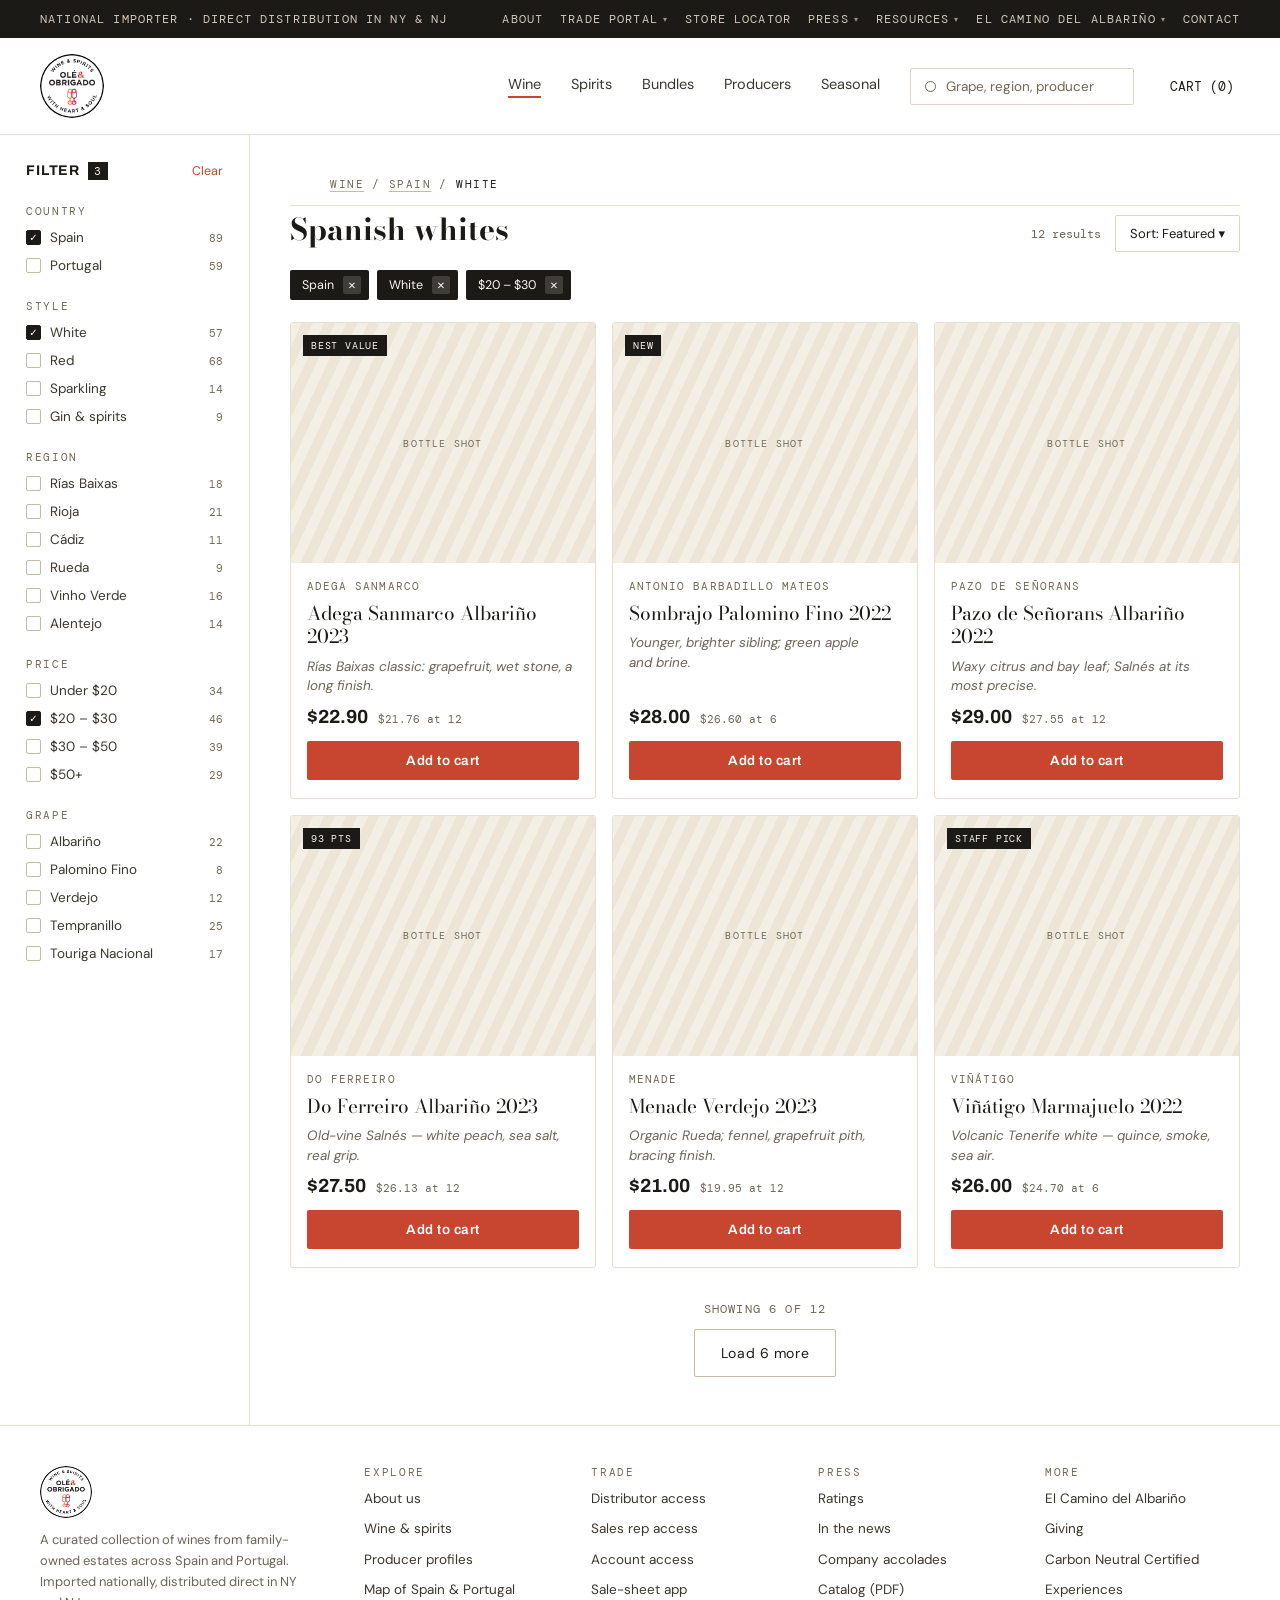
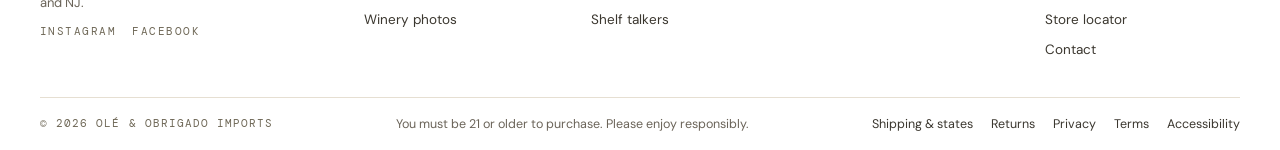
==== browse.html @ 50f269b7 "Add Olé & Obrigado marketplace site Homepage, browse, and product detail pages with shared header/fo" ====
<!DOCTYPE html>
<html lang="en">
<head>
<meta charset="utf-8">
<meta name="viewport" content="width=device-width, initial-scale=1">
<title>Spanish whites — Olé &amp; Obrigado</title>
<link rel="preconnect" href="https://fonts.googleapis.com">
<link rel="preconnect" href="https://fonts.gstatic.com" crossorigin>
<link rel="stylesheet" href="https://fonts.googleapis.com/css2?family=Archivo:wght@400;500;600;700&family=Bodoni+Moda:opsz,wght@6..96,400;6..96,500;6..96,600&family=DM+Mono:wght@400;500&family=DM+Sans:ital,wght@0,400;0,500;0,700;1,400&display=swap">
<link rel="stylesheet" href="css/style.css">
</head>
<body>

<header class="site-header" data-site-header data-active="Wine"></header>

<main class="browse-layout">
  <aside class="filter-sidebar" data-filter-sidebar></aside>

  <div class="browse-main">
    <nav class="breadcrumb" aria-label="Breadcrumb">
      <a href="browse.html">Wine</a><span>/</span>
      <a href="browse.html">Spain</a><span>/</span>
      <span class="breadcrumb__current">White</span>
    </nav>

    <div class="browse-head">
      <h1 class="browse-head__title">Spanish whites</h1>
      <div class="browse-head__meta">
        <span class="browse-count">12 results</span>
        <div class="sort-trigger-wrap">
          <button type="button" class="sort-select" data-sort-toggle>Sort: <span data-sort-label>Featured</span> ▾</button>
          <div class="sort-panel" data-sort-panel></div>
        </div>
      </div>
    </div>
    <p class="browse-count--mobile">12 results</p>

    <div class="mobile-toolbar">
      <div class="toolbar-btn-wrap">
        <button type="button" class="toolbar-btn" data-toolbar-filter>Filter <span class="filter-badge" data-filter-badge>0</span></button>
      </div>
      <div class="toolbar-btn-wrap">
        <button type="button" class="toolbar-btn" data-sort-toggle>Sort: <span data-sort-label>Featured</span> <span class="toolbar-btn__caret">▾</span></button>
        <div class="sort-panel" data-sort-panel></div>
      </div>
    </div>

    <div class="chip-row" data-chip-row></div>

    <div class="product-grid product-grid--3col" data-product-grid="browse"></div>

    <div class="load-more-wrap">
      <div class="load-more-wrap__label" data-showing-count>Showing 6 of 12</div>
      <button type="button" class="btn btn-outline" data-load-more>Load 6 more</button>
    </div>
  </div>
</main>

<footer data-site-footer></footer>

<div class="sheet-backdrop" data-sheet-backdrop></div>
<div class="filter-sheet" data-filter-sheet>
  <div class="sheet-handle"></div>
  <div class="sheet-head">
    <div class="filter-sidebar__title">Filter <span class="filter-badge" data-filter-sheet-badge>0</span></div>
    <button type="button" class="sheet-head__clear" data-sheet-clear>Clear</button>
  </div>
  <div class="sheet-body" data-filter-sheet-body></div>
  <div class="sheet-foot">
    <button type="button" class="sheet-cta" data-sheet-apply>Show 12 results</button>
  </div>
</div>

<script src="js/data.js"></script>
<script src="js/components.js"></script>
<script src="js/cart.js"></script>
<script src="js/main.js"></script>
<script src="js/browse.js"></script>
</body>
</html>
---- css/style.css ----
/* Olé & Obrigado Marketplace — Direction 1a · Atlantic Table · revision 2 */

:root {
  --ink: #1C1A17;
  --ink-soft: #3B372F;
  --body: #4A453D;
  --body-soft: #5D584F;
  --label: #6F6857;   /* AA-corrected tertiary tier (fix 01) */
  --faint: #6F6857;
  --muted: #6B6459;
  --border: #E6DFD2;
  --border-strong: #C4BAA8;
  --border-field: #DDD4C4;
  --paper: #FFFFFF;
  --wash: #F2EDE3;
  --cream: #FAF7F1;
  --accent: #C8452F;
  --accent-hover: #B03A27;
  --link-hover: #B8433A;

  --font-sans: Archivo, system-ui, sans-serif;
  --font-body: 'DM Sans', system-ui, sans-serif;
  --font-serif: 'Bodoni Moda', serif;
  --font-mono: 'DM Mono', monospace;

  --page-pad: 20px;
  --header-h-mobile: 108px;
}

@media (min-width: 880px) {
  :root { --page-pad: 40px; }
}

* , *::before, *::after { box-sizing: border-box; }

html, body { margin: 0; padding: 0; }

body {
  font-family: var(--font-body);
  color: var(--ink);
  background: var(--paper);
  -webkit-font-smoothing: antialiased;
}

a { color: inherit; text-decoration: none; }
a:hover { color: var(--link-hover); }

*:focus-visible {
  outline: 2px solid #C8452F;
  outline-offset: 2px;
  border-radius: 2px;
}

img { max-width: 100%; display: block; }

button { font-family: inherit; }

::-webkit-scrollbar { width: 8px; height: 8px; }
::-webkit-scrollbar-thumb { background: var(--border-strong); border-radius: 4px; }

.visually-hidden {
  position: absolute; width: 1px; height: 1px; overflow: hidden;
  clip: rect(0 0 0 0); white-space: nowrap;
}

/* Responsive show/hide — mirrors the design's isDesktop / isMobile split.
   Only ever forces `none` (the hidden side); the visible side is left alone
   so a component's own display value (flex, grid, etc.) still applies —
   forcing e.g. `display:block` here would silently break `.breadcrumb`'s
   flex layout at desktop width. !important on the hidden side wins
   regardless of a component's own display rule or its position in the
   cascade. */
@media not all and (min-width: 880px) {
  .only-desktop { display: none !important; }
}
@media (min-width: 880px) {
  .only-mobile { display: none !important; }
}

/* ---------- Header ---------- */

.site-header { position: relative; z-index: 40; background: var(--paper); }

.util-bar {
  height: 38px;
  background: var(--ink);
  color: #CFC7B8;
  display: flex;
  align-items: center;
  justify-content: space-between;
  gap: 24px;
  padding: 0 var(--page-pad);
  font-family: var(--font-mono);
  font-size: 11.5px;
  letter-spacing: .1em;
  text-transform: uppercase;
}
.util-bar__msg {
  flex: 0 1 auto; white-space: nowrap; overflow: hidden; text-overflow: ellipsis;
}
.util-nav { display: flex; align-items: center; gap: 17px; flex: 0 0 auto; }
.util-nav__item { position: relative; display: flex; align-items: center; height: 38px; flex: 0 0 auto; }
.util-nav__link {
  display: flex; align-items: center; gap: 5px; white-space: nowrap;
  color: #CFC7B8; cursor: pointer; letter-spacing: .1em; background: none; border: none;
  font-family: inherit; font-size: inherit; text-transform: inherit; padding: 0;
}
.util-nav__link:hover { color: var(--cream); }
.util-nav__caret { font-size: 8px; line-height: 1; opacity: .7; }

.util-dropdown {
  display: none;
  position: absolute; top: 38px; left: -16px; min-width: 246px;
  background: var(--paper); border: 1px solid var(--border); border-top: none;
  box-shadow: 0 14px 34px rgba(28,26,23,.18);
  padding: 8px 0; flex-direction: column;
  font-family: var(--font-body); letter-spacing: 0; text-transform: none;
}
.util-dropdown.is-open { display: flex; }
.util-dropdown a {
  padding: 9px 18px; font-size: 13.5px; color: var(--ink-soft); white-space: nowrap;
}
.util-dropdown a:hover { background: var(--wash); color: var(--ink); }

.main-row {
  display: flex; align-items: center; justify-content: space-between; gap: 32px;
  padding: 16px var(--page-pad); border-bottom: 1px solid var(--border);
}
.logo-link { display: flex; flex: 0 0 auto; }
.logo-link img { border-radius: 50%; }

.shop-nav-wrap { display: flex; align-items: center; gap: 30px; font-size: 14.5px; color: var(--ink-soft); flex: 1; justify-content: flex-end; }
.shop-nav { display: flex; align-items: center; gap: 30px; }
.shop-nav a {
  padding-bottom: 3px; border-bottom: 2px solid transparent; white-space: nowrap; color: var(--ink-soft);
}
.shop-nav a:hover { color: var(--link-hover); }
.shop-nav a.active { border-bottom-color: var(--accent); color: var(--ink-soft); }

.search-box {
  display: flex; align-items: center; gap: 10px; background: var(--paper);
  border: 1px solid var(--border-field); border-radius: 2px; padding: 9px 14px; width: 224px; flex: 0 0 auto;
}
.search-box:hover { border-color: var(--border-strong); color: inherit; }
.search-dot { width: 11px; height: 11px; border: 1.5px solid var(--label); border-radius: 50%; flex: 0 0 auto; }
.search-box span { font-size: 13.5px; color: var(--label); }

.cart-link { font-family: var(--font-mono); font-size: 13px; color: var(--ink); white-space: nowrap; flex: 0 0 auto; background: none; border: none; cursor: pointer; }
.cart-link:hover { color: var(--link-hover); }

/* Mobile header */
.util-bar--mobile {
  height: 32px; background: var(--ink); color: #CFC7B8; display: flex; align-items: center;
  justify-content: center; padding: 0 var(--page-pad); font-family: var(--font-mono);
  font-size: 9.5px; letter-spacing: .14em; text-transform: uppercase; text-align: center;
}
.mobile-topbar {
  display: flex; align-items: center; justify-content: space-between; padding: 10px var(--page-pad);
  border-bottom: 1px solid var(--border);
}
.mobile-topbar__right { display: flex; align-items: center; gap: 8px; }
.mobile-cart {
  height: 44px; display: flex; align-items: center; padding: 0 8px; font-family: var(--font-mono);
  font-size: 11px; letter-spacing: .06em; color: var(--ink); background: none; border: none; cursor: pointer;
}
.hamburger {
  width: 44px; height: 44px; display: flex; flex-direction: column; justify-content: center;
  align-items: flex-end; gap: 5px; cursor: pointer; background: none; border: none; padding: 0;
}
.hamburger span { width: 22px; height: 1.5px; background: var(--ink); display: block; }

.mobile-search-wrap { padding: 12px var(--page-pad); border-bottom: 1px solid var(--border); }
.mobile-search-wrap .search-box { width: 100%; height: 44px; padding: 0 14px; }

/* Drawer */
.drawer-backdrop {
  position: fixed; inset: 0; background: rgba(28,26,23,.42); z-index: 60; display: none;
}
.drawer-backdrop.is-open { display: block; }
.drawer {
  position: fixed; top: 0; right: -320px; bottom: 0; width: 300px; max-width: 86vw;
  background: var(--paper); display: flex; flex-direction: column; border-left: 1px solid var(--border);
  z-index: 61; transition: right .2s ease;
}
.drawer.is-open { right: 0; }
.drawer__head {
  display: flex; align-items: center; justify-content: space-between; padding: 0 20px; height: 64px;
  border-bottom: 1px solid var(--border); flex: 0 0 auto;
}
.drawer__label { font-family: var(--font-mono); font-size: 10px; letter-spacing: .16em; text-transform: uppercase; color: var(--label); }
.drawer__close {
  width: 44px; height: 44px; display: flex; align-items: center; justify-content: flex-end;
  font-size: 20px; color: var(--ink); line-height: 1; background: none; border: none; cursor: pointer;
}
.drawer__body { padding: 2px 20px 8px; display: flex; flex-direction: column; overflow-y: auto; flex: 1; }
.drawer__shop-link { display: flex; align-items: center; height: 52px; font-size: 17px; color: var(--ink-soft); border-bottom: 1px solid var(--border); }
.drawer__section-label {
  font-family: var(--font-mono); font-size: 9.5px; letter-spacing: .16em; text-transform: uppercase;
  color: var(--label); padding: 20px 0 6px;
}
.drawer__info-item { border-bottom: 1px solid var(--border); }
.drawer__info-toggle {
  display: flex; align-items: center; justify-content: space-between; width: 100%; height: 48px;
  font-size: 15.5px; color: var(--ink-soft); cursor: pointer; background: none; border: none;
  font-family: inherit; text-align: left; padding: 0;
}
.drawer__caret { font-size: 16px; color: var(--muted); line-height: 1; }
.drawer__sub {
  display: flex; align-items: center; height: 44px; padding-left: 14px; font-size: 14px;
  color: var(--muted); border-top: 1px solid var(--wash);
}
.drawer__foot { margin-top: auto; padding: 16px 20px 22px; border-top: 1px solid var(--border); display: flex; gap: 18px; flex: 0 0 auto; }
.drawer__foot a { font-family: var(--font-mono); font-size: 10.5px; letter-spacing: .14em; text-transform: uppercase; color: var(--label); }

/* ---------- Footer ---------- */

.site-footer { border-top: 1px solid var(--border); background: var(--paper); padding: 40px var(--page-pad) 0; }
.footer-grid { display: grid; grid-template-columns: 1fr; gap: 28px; }
.footer-brand { display: flex; flex-direction: column; gap: 12px; }
.footer-brand img { border-radius: 50%; }
.footer-brand p { margin: 0; font-size: 13px; line-height: 1.6; color: var(--muted); max-width: 30ch; }
.social-row { display: flex; gap: 16px; font-family: var(--font-mono); font-size: 10.5px; letter-spacing: .14em; text-transform: uppercase; color: var(--label); }
.social-row a:hover { color: var(--link-hover); }

.footer-col { display: flex; flex-direction: column; gap: 10px; }
.footer-col__title { font-family: var(--font-mono); font-size: 10.5px; letter-spacing: .16em; text-transform: uppercase; color: var(--label); }
.footer-col a { font-size: 13.5px; color: var(--ink-soft); line-height: 1.5; }
.footer-col a:hover { color: var(--link-hover); }

.footer-bottom {
  margin-top: 28px; padding: 18px 0; border-top: 1px solid var(--border);
  display: flex; flex-direction: column; gap: 10px;
}
.footer-bottom__copy { font-family: var(--font-mono); font-size: 10.5px; letter-spacing: .1em; text-transform: uppercase; color: var(--label); white-space: nowrap; }
.footer-bottom__legal { font-size: 12.5px; color: var(--muted); }
.footer-bottom__links { display: flex; gap: 18px; font-size: 12.5px; color: var(--ink-soft); flex-wrap: wrap; }
.footer-bottom__links a:hover { color: var(--link-hover); }

@media (min-width: 880px) {
  .footer-grid { grid-template-columns: 1.5fr 1fr 1fr 1fr 1fr; gap: 32px; }
  .footer-bottom { flex-direction: row; align-items: center; justify-content: space-between; gap: 28px; margin-top: 36px; }
}

.site-footer--mobile { padding: 26px 20px 30px; display: flex; flex-direction: column; gap: 22px; }
.site-footer--mobile .footer-col__links { display: flex; flex-wrap: wrap; gap: 6px 18px; }

/* ---------- Product card ---------- */

.product-card {
  background: var(--paper); border: 1px solid var(--border); border-radius: 3px;
  display: flex; flex-direction: column; overflow: hidden; color: inherit;
  transition: border-color .15s ease, box-shadow .15s ease;
}
.product-card:hover { border-color: var(--border-strong); box-shadow: 0 2px 10px rgba(28,26,23,.07); color: inherit; }
.product-card__image {
  position: relative; height: 185px;
  background: repeating-linear-gradient(115deg, #F4EFE5 0 10px, #ECE5D8 10px 20px);
  display: flex; align-items: center; justify-content: center;
}
.product-card__image span {
  font-family: var(--font-mono); font-size: 9px; letter-spacing: .12em; color: var(--faint); text-transform: uppercase;
}
.product-card__badge {
  position: absolute; top: 9px; left: 9px; background: var(--ink); color: var(--cream);
  font-family: var(--font-mono); font-size: 9px; letter-spacing: .08em; padding: 4px 7px;
}
.product-card__body { padding: 12px 12px 14px; display: flex; flex-direction: column; gap: 6px; flex: 1; }
.product-card__producer { font-family: var(--font-mono); font-size: 9.5px; letter-spacing: .1em; text-transform: uppercase; color: var(--label); line-height: 1.45; }
.product-card__title { font-family: var(--font-serif); font-size: 15px; font-weight: 500; line-height: 1.22; color: var(--ink); }
.product-card__note { font-size: 11.5px; line-height: 1.45; color: var(--muted); font-style: italic; flex: 1; text-wrap: pretty; }
.product-card__price-row { display: flex; flex-direction: column; gap: 1px; padding-top: 2px; }
.product-card__price { font-family: var(--font-sans); font-weight: 700; font-size: 15px; color: var(--ink); }
.product-card__case-price { font-family: var(--font-mono); font-size: 10px; color: var(--muted); }
.product-card__cta {
  margin-top: 6px; width: 100%; background: var(--accent); color: #FFFFFF; height: 44px;
  display: flex; align-items: center; justify-content: center; font-family: var(--font-sans);
  font-weight: 600; font-size: 12.5px; letter-spacing: .04em; border-radius: 2px; border: none;
  cursor: pointer; transition: background-color .15s ease;
}
.product-card__cta:hover { background: var(--accent-hover); }

@media (min-width: 880px) {
  .product-card__image { height: 240px; }
  .product-card__image span { font-size: 10px; }
  .product-card__badge { top: 12px; left: 12px; font-size: 10px; padding: 4px 8px; }
  .product-card__body { padding: 16px 16px 18px; gap: 8px; }
  .product-card__producer { font-size: 10.5px; }
  .product-card__title { font-size: 19px; font-weight: 400; }
  .product-card__note { font-size: 13.5px; }
  .product-card__price-row { flex-direction: row; align-items: baseline; gap: 10px; }
  .product-card__price { font-size: 19px; }
  .product-card__case-price { font-size: 11px; }
  .product-card__cta { height: auto; padding: 12px; font-size: 13.5px; }
}

/* ---------- Page shell ---------- */

.page-section { padding: 26px var(--page-pad) 30px; }
.page-section--wash { background: var(--wash); }
.page-section--border-top { border-top: 1px solid var(--border); }
.page-section--border-bottom { border-bottom: 1px solid var(--border); }

@media (min-width: 880px) {
  .page-section { padding: 44px 40px 48px; }
}

/* ---------- Hero ---------- */

.hero { display: flex; flex-direction: column; border-bottom: 1px solid var(--border); }
.hero__media {
  height: 200px; background: repeating-linear-gradient(115deg, #EFE9DD 0 14px, #E7E0D1 14px 28px);
  display: flex; align-items: center; justify-content: center; border-bottom: 1px solid var(--border);
}
.hero__media span { font-family: var(--font-mono); font-size: 10px; letter-spacing: .16em; text-transform: uppercase; color: var(--label); background: var(--paper); padding: 6px 11px; }
.hero__content { padding: 26px 20px 30px; display: flex; flex-direction: column; gap: 16px; }
.hero__eyebrow { font-family: var(--font-mono); font-size: 10px; letter-spacing: .2em; text-transform: uppercase; color: var(--accent); }
.hero__title { font-family: var(--font-serif); font-size: 38px; font-weight: 400; line-height: 1.05; letter-spacing: -.015em; margin: 0; }
.hero__title em { font-style: italic; }
.hero__copy { font-size: 15px; line-height: 1.6; color: var(--body-soft); text-wrap: pretty; margin: 0; }
.hero__actions { display: flex; flex-direction: column; gap: 10px; padding-top: 4px; }
.btn {
  display: flex; align-items: center; justify-content: center; height: 48px; font-size: 14px;
  letter-spacing: .04em; border-radius: 2px; border: none; cursor: pointer; font-family: var(--font-body);
}
.btn-primary { background: var(--ink); color: var(--cream); }
.btn-primary:hover { background: #332F29; color: var(--cream); }
.btn-outline { border: 1px solid var(--border-strong); color: var(--ink); background: transparent; }
.btn-outline:hover { border-color: var(--ink); color: var(--ink); }

@media (min-width: 880px) {
  .hero { flex-direction: row-reverse; }
  .hero__media { flex: 1.15; min-height: 420px; height: auto; border-bottom: none; }
  .hero__content { flex: 1; padding: 64px 40px 60px; gap: 22px; justify-content: center; }
  .hero__eyebrow { font-size: 11px; letter-spacing: .2em; }
  .hero__title { font-size: 58px; line-height: 1.02; }
  .hero__copy { font-size: 16px; max-width: 400px; }
  .hero__actions { flex-direction: row; gap: 12px; }
  .btn { height: auto; padding: 14px 26px; }
}

/* ---------- Category grid ---------- */

.section-head { display: flex; align-items: baseline; justify-content: space-between; gap: 12px; margin-bottom: 16px; }
.section-head__title { font-family: var(--font-serif); font-size: 22px; margin: 0; }
.section-head__link { font-family: var(--font-mono); font-size: 10.5px; letter-spacing: .1em; text-transform: uppercase; color: var(--accent); white-space: nowrap; }
@media (min-width: 880px) {
  .section-head { margin-bottom: 22px; }
  .section-head__title { font-size: 26px; }
  .section-head__link { font-size: 12px; }
}

.category-grid { display: grid; grid-template-columns: repeat(2, 1fr); gap: 12px; }
.category-tile {
  display: flex; flex-direction: column; justify-content: space-between; height: 108px; padding: 13px;
  border: 1px solid var(--border); background: var(--paper); border-radius: 3px; color: inherit;
}
.category-tile__dot { width: 26px; height: 26px; border-radius: 50%; }
.category-tile__name { font-family: var(--font-sans); font-weight: 600; font-size: 14px; line-height: 1.25; color: var(--ink); }
.category-tile__count { font-family: var(--font-mono); font-size: 10px; color: var(--label); margin-top: 2px; }

.category-tile:nth-child(n+7) { display: none; }

@media (min-width: 880px) {
  .category-tile:nth-child(n+7) { display: flex; }
  .category-grid { grid-template-columns: repeat(4, 1fr); gap: 14px; }
  .category-tile { height: 132px; padding: 16px; transition: border-color .15s ease, background-color .15s ease; }
  .category-tile:hover { border-color: var(--border-strong); background: var(--cream); color: inherit; }
  .category-tile__dot { width: 34px; height: 34px; }
  .category-tile__name { font-size: 16px; }
  .category-tile__count { font-size: 11px; }
}

/* ---------- Seasonal / product grids ---------- */

.product-grid { display: grid; grid-template-columns: repeat(2, 1fr); gap: 12px; }
@media (min-width: 880px) {
  .product-grid { grid-template-columns: repeat(4, 1fr); gap: 16px; }
}
.product-grid--3col { grid-template-columns: repeat(2, 1fr); }
@media (min-width: 880px) {
  .product-grid--3col { grid-template-columns: repeat(3, 1fr); }
}

.related-grid { display: flex; gap: 12px; overflow-x: auto; padding: 0 20px 4px; }
.related-grid .product-card { flex: 0 0 200px; }

@media (min-width: 880px) {
  .related-grid { display: grid; grid-template-columns: repeat(4, 1fr); gap: 16px; overflow: visible; padding: 0; }
  .related-grid .product-card { flex: initial; }
}

/* ---------- Trust bar ---------- */

.trust-list { border-top: 1px solid var(--border); }
.trust-item { padding: 20px; border-bottom: 1px solid var(--border); }
.trust-item__h { font-family: var(--font-sans); font-weight: 600; font-size: 14px; color: var(--ink); margin-bottom: 4px; }
.trust-item__p { font-size: 12.5px; line-height: 1.5; color: var(--muted); margin: 0; }

@media (min-width: 880px) {
  .trust-list { display: grid; grid-template-columns: repeat(3, 1fr); }
  .trust-item { padding: 30px 40px; border-right: 1px solid var(--border); border-bottom: none; }
  .trust-item__h { font-size: 14.5px; }
  .trust-item__p { font-size: 13px; }
}

/* ---------- Breadcrumb ---------- */

.breadcrumb {
  display: flex; align-items: center; gap: 6px; flex-wrap: wrap; font-family: var(--font-mono);
  font-size: 10px; letter-spacing: .14em; text-transform: uppercase; color: var(--label);
}
.breadcrumb a { color: var(--label); text-decoration: underline; text-decoration-color: var(--border-strong); text-underline-offset: 3px; }
.breadcrumb__current { color: var(--ink); }

@media (min-width: 880px) {
  .breadcrumb { gap: 8px; font-size: 11px; letter-spacing: .14em; padding: 14px 40px; border-bottom: 1px solid var(--border); }
}

/* ---------- Browse layout ---------- */

.browse-layout { display: flex; flex-direction: column; }

.filter-sidebar { display: none; }
@media (min-width: 880px) {
  .browse-layout { flex-direction: row; }
  .filter-sidebar {
    display: flex !important; width: 250px; flex: 0 0 auto; border-right: 1px solid var(--border);
    padding: 28px 26px 40px; flex-direction: column; gap: 26px;
  }
}
.filter-sidebar__head { display: flex; align-items: baseline; justify-content: space-between; }
.filter-sidebar__title { font-family: var(--font-sans); font-weight: 700; font-size: 14px; letter-spacing: .06em; text-transform: uppercase; color: var(--ink); }
.filter-badge { font-family: var(--font-mono); font-weight: 400; font-size: 11px; background: var(--ink); color: var(--cream); padding: 2px 6px; margin-left: 4px; }
.filter-sidebar__clear { font-size: 12.5px; color: var(--accent); background: none; border: none; cursor: pointer; padding: 0; }

.filter-group { display: flex; flex-direction: column; gap: 11px; }
.filter-group__label { font-family: var(--font-mono); font-size: 10.5px; letter-spacing: .16em; text-transform: uppercase; color: var(--label); }
.filter-row {
  display: flex; align-items: center; gap: 9px; color: inherit; background: none; border: none;
  cursor: pointer; width: 100%; text-align: left; padding: 0; font-family: inherit;
}
.filter-row__box {
  width: 15px; height: 15px; border: 1.5px solid var(--border-strong); background: transparent; border-radius: 2px;
  flex: 0 0 auto; display: flex; align-items: center; justify-content: center; color: #FFFFFF; font-size: 10px; line-height: 1;
}
.filter-row.is-checked .filter-row__box { border-color: var(--ink); background: var(--ink); }
.filter-row__name { font-size: 13.5px; color: var(--ink-soft); flex: 1; }
.filter-row__count { font-family: var(--font-mono); font-size: 11px; color: var(--faint); }

.browse-main { flex: 1; padding: 18px 20px 12px; }
@media (min-width: 880px) {
  .browse-main { padding: 28px 40px 48px; }
}

.browse-head { display: flex; align-items: flex-end; justify-content: space-between; margin-bottom: 18px; gap: 12px; }
.browse-head__title { font-family: var(--font-serif); font-size: 24px; margin: 0; }
.browse-head__meta { display: none; }
@media (min-width: 880px) {
  .browse-head__title { font-size: 30px; }
  .browse-head__meta { display: flex; align-items: center; gap: 14px; font-size: 13px; color: var(--muted); }
}
.browse-count { font-family: var(--font-mono); font-size: 12px; }
.browse-count--mobile { font-family: var(--font-mono); font-size: 11px; color: var(--muted); margin: 4px 0 0; }
@media (min-width: 880px) {
  .browse-count--mobile { display: none; }
}

.sort-trigger-wrap { position: relative; }
.sort-select {
  border: 1px solid var(--border-field); background: var(--paper); padding: 9px 14px; border-radius: 2px;
  color: var(--ink); cursor: pointer; font-family: inherit; font-size: 13px;
}
.sort-panel {
  display: none;
  position: absolute; top: calc(100% + 4px); right: 0; min-width: 200px; background: var(--paper);
  border: 1px solid var(--border); box-shadow: 0 14px 34px rgba(28,26,23,.18); padding: 8px 0;
  flex-direction: column; z-index: 6;
}
.sort-panel.is-open { display: flex; }
.sort-panel a { padding: 9px 16px; font-size: 13.5px; color: var(--ink-soft); white-space: nowrap; }
.sort-panel a:hover { background: var(--wash); color: var(--ink); }

.chip-row { display: flex; gap: 8px; margin: 12px 0 22px; overflow-x: auto; flex-wrap: nowrap; }
.chip {
  display: flex; align-items: center; gap: 9px; background: var(--ink); color: var(--cream); flex: 0 0 auto;
  font-size: 12.5px; height: 40px; padding: 0 6px 0 14px; border-radius: 2px; border: none; cursor: pointer;
  font-family: inherit; white-space: nowrap;
}
.chip:hover { background: #332F29; color: var(--cream); }
.chip__x { display: flex; align-items: center; justify-content: center; width: 28px; height: 28px; border-radius: 2px; background: rgba(250,247,241,.16); font-size: 11px; }

@media (min-width: 880px) {
  .chip-row { flex-wrap: wrap; overflow: visible; margin: 0 0 22px; }
  .chip { height: auto; padding: 6px 8px 6px 12px; }
  .chip__x { width: 18px; height: 18px; font-size: 10px; }
}

.load-more-wrap { display: flex; flex-direction: column; align-items: center; gap: 12px; padding-top: 28px; }
.load-more-wrap__label { font-family: var(--font-mono); font-size: 10.5px; letter-spacing: .1em; text-transform: uppercase; color: var(--label); }
@media (min-width: 880px) {
  .load-more-wrap { padding-top: 34px; }
  .load-more-wrap__label { font-size: 11.5px; }
}

/* Mobile sticky toolbar */
.mobile-toolbar {
  position: sticky; top: 0; z-index: 5; background: var(--paper);
  border-top: 1px solid var(--border); border-bottom: 1px solid var(--border);
  padding: 10px 20px; display: flex; gap: 10px;
}
.toolbar-btn {
  flex: 1; height: 44px; border: 1px solid var(--border-strong); background: var(--paper); border-radius: 2px;
  display: flex; align-items: center; justify-content: center; gap: 8px; font-family: var(--font-sans);
  font-weight: 600; font-size: 13px; letter-spacing: .03em; color: var(--ink); cursor: pointer;
}
.toolbar-btn__caret { font-size: 11px; color: var(--muted); }
.toolbar-btn-wrap { position: relative; flex: 1; }
.toolbar-btn-wrap .toolbar-btn { width: 100%; }

@media (min-width: 880px) {
  .mobile-toolbar { display: none !important; }
}

.chip-row--scroll { display: flex; gap: 8px; padding: 12px 20px; overflow-x: auto; margin: 0 0 0; }
.chip-row--scroll .chip { flex: 0 0 auto; height: 40px; white-space: nowrap; }

/* Filter sheet (mobile) */
.sheet-backdrop { position: fixed; inset: 0; background: rgba(28,26,23,.42); z-index: 70; display: none; }
.sheet-backdrop.is-open { display: block; }
.filter-sheet {
  position: fixed; left: 0; right: 0; bottom: 0; z-index: 71; background: var(--paper);
  border-top: 1px solid var(--border-strong); border-radius: 3px 3px 0 0; display: flex; flex-direction: column;
  max-height: 80%; transform: translateY(100%); transition: transform .2s ease;
}
.filter-sheet.is-open { transform: translateY(0); }
.sheet-handle { width: 36px; height: 3px; background: var(--border-strong); border-radius: 2px; margin: 10px auto 0; flex: 0 0 auto; }
.sheet-head { display: flex; align-items: baseline; justify-content: space-between; padding: 14px 20px 12px; border-bottom: 1px solid var(--border); flex: 0 0 auto; }
.sheet-head__clear { font-size: 12.5px; color: var(--accent); background: none; border: none; cursor: pointer; padding: 0; }
.sheet-body { overflow-y: auto; padding: 4px 20px 12px; flex: 1; }
.sheet-group { padding: 14px 0 6px; border-bottom: 1px solid var(--border); }
.sheet-group__head {
  display: flex; align-items: center; justify-content: space-between; height: 32px; width: 100%;
  background: none; border: none; cursor: pointer; padding: 0; font-family: inherit; text-align: left;
}
.sheet-group__label { font-family: var(--font-mono); font-size: 10.5px; letter-spacing: .16em; text-transform: uppercase; color: var(--label); }
.sheet-group__chevron { font-size: 16px; color: var(--muted); line-height: 1; }
.sheet-row { display: flex; align-items: center; gap: 11px; height: 44px; background: none; border: none; width: 100%; cursor: pointer; padding: 0; font-family: inherit; text-align: left; }
.sheet-row__box { width: 16px; height: 16px; border: 1.5px solid var(--border-strong); background: transparent; border-radius: 2px; flex: 0 0 auto; display: flex; align-items: center; justify-content: center; color: #FFFFFF; font-size: 11px; line-height: 1; }
.sheet-row.is-checked .sheet-row__box { border-color: var(--ink); background: var(--ink); }
.sheet-row__name { font-size: 14px; color: var(--ink-soft); flex: 1; }
.sheet-row__count { font-family: var(--font-mono); font-size: 11px; color: var(--faint); }
.sheet-foot { flex: 0 0 auto; padding: 12px 20px 18px; border-top: 1px solid var(--border); background: var(--paper); }
.sheet-cta {
  width: 100%; height: 48px; background: var(--accent); color: #FFFFFF; border-radius: 2px; border: none;
  display: flex; align-items: center; justify-content: center; font-family: var(--font-sans); font-weight: 600;
  font-size: 15px; letter-spacing: .03em; cursor: pointer;
}
.sheet-cta:hover { background: var(--accent-hover); color: #FFFFFF; }

@media (min-width: 880px) {
  .sheet-backdrop, .filter-sheet { display: none !important; }
}

/* ---------- Product detail ---------- */

.pd-layout { display: flex; flex-direction: column; }
.pd-back {
  display: flex; align-items: center; height: 44px; padding: 0 20px; border-bottom: 1px solid var(--border);
  font-family: var(--font-mono); font-size: 10px; letter-spacing: .14em; text-transform: uppercase; color: var(--label);
}
.pd-gallery {
  height: 400px; background: repeating-linear-gradient(115deg, #F0EADE 0 14px, #E8E1D2 14px 28px);
  display: flex; align-items: center; justify-content: center;
}
.pd-gallery span { font-family: var(--font-mono); font-size: 10px; letter-spacing: .16em; text-transform: uppercase; color: var(--label); background: var(--paper); padding: 6px 11px; }
.pd-dots { display: flex; gap: 6px; justify-content: center; padding: 12px 0 0; }
.pd-dot { width: 5px; height: 5px; border-radius: 50%; background: var(--border-strong); }
.pd-dot.is-active { background: var(--ink); }

.pd-info { padding: 24px 20px 30px; display: flex; flex-direction: column; gap: 16px; }
.pd-producer-link { font-family: var(--font-mono); font-size: 10.5px; letter-spacing: .14em; text-transform: uppercase; color: var(--label); line-height: 1.5; }
.pd-title { font-family: var(--font-serif); font-size: 30px; font-weight: 400; line-height: 1.1; margin: 0; }
.pd-title em { font-style: italic; }
.pd-badges { display: flex; gap: 8px; flex-wrap: wrap; }
.pd-badge { font-family: var(--font-mono); font-size: 10px; letter-spacing: .08em; padding: 6px 10px; white-space: nowrap; }
.pd-badge--dark { background: var(--ink); color: var(--cream); }
.pd-badge--outline { border: 1px solid var(--border-strong); color: var(--body-soft); }
.pd-desc { font-size: 15px; line-height: 1.65; color: var(--body); text-wrap: pretty; margin: 0; }

.pd-price-block { border-top: 1px solid var(--border); border-bottom: 1px solid var(--border); padding: 18px 0; display: flex; flex-direction: column; gap: 10px; }
.pd-price-row { display: flex; align-items: baseline; gap: 12px; }
.pd-price { font-family: var(--font-sans); font-weight: 700; font-size: 28px; color: var(--ink); }
.pd-price-unit { font-size: 13.5px; color: var(--muted); white-space: nowrap; }
.pd-case-note { font-size: 13.5px; line-height: 1.5; color: var(--muted); }
.pd-case-note em { color: var(--accent); font-style: normal; }

.pd-buy-row { display: flex; gap: 10px; align-items: stretch; }
.qty-stepper { border: 1px solid var(--border-strong); background: var(--paper); display: flex; align-items: center; border-radius: 2px; flex: 0 0 auto; }
.qty-btn { width: 44px; height: 52px; display: flex; align-items: center; justify-content: center; font-family: var(--font-mono); font-size: 18px; color: var(--ink); background: none; border: none; cursor: pointer; }
.qty-btn:hover { background: var(--wash); }
.qty-value { width: 30px; text-align: center; font-family: var(--font-mono); font-size: 15px; }
.btn-add-cart {
  flex: 1; height: 52px; background: var(--accent); color: #FFFFFF; display: flex; align-items: center;
  justify-content: center; font-family: var(--font-sans); font-weight: 600; font-size: 15px; letter-spacing: .03em;
  border-radius: 2px; border: none; cursor: pointer;
}
.btn-add-cart:hover { background: var(--accent-hover); color: #FFFFFF; }

.pd-fulfillment { display: flex; gap: 12px; align-items: flex-start; background: var(--wash); padding: 15px 16px; border-radius: 3px; }
.pd-fulfillment__dot { width: 8px; height: 8px; border-radius: 50%; background: #5F6D42; margin-top: 6px; flex: 0 0 auto; }
.pd-fulfillment p { font-size: 13px; line-height: 1.55; color: var(--body-soft); margin: 0; }
.pd-fulfillment strong { color: var(--ink); font-weight: 700; }

.pd-specs { display: flex; flex-direction: column; }
.spec-row { display: flex; justify-content: space-between; align-items: baseline; gap: 16px; border-bottom: 1px solid var(--border); padding: 11px 0; }
.spec-row__k { font-family: var(--font-mono); font-size: 10.5px; letter-spacing: .1em; text-transform: uppercase; color: var(--label); flex: 0 0 auto; }
.spec-row__v { font-size: 13.5px; color: var(--ink-soft); text-align: right; }

.pd-scores { border: 1px solid var(--border); border-radius: 3px; padding: 15px 16px; display: flex; flex-direction: column; gap: 10px; }
.pd-scores__label { font-family: var(--font-mono); font-size: 10px; letter-spacing: .16em; text-transform: uppercase; color: var(--label); }
.score-row { display: flex; align-items: baseline; justify-content: space-between; gap: 14px; }
.score-row__source { font-size: 13.5px; color: var(--ink-soft); }
.score-row__value { font-family: var(--font-sans); font-weight: 700; font-size: 14px; color: var(--ink); }

.pd-related { background: var(--wash); padding: 26px 0 30px; border-top: 1px solid var(--border); }
.pd-related .section-head { padding: 0 20px; }

.buy-bar {
  position: fixed; left: 0; right: 0; bottom: 0; z-index: 9; background: var(--paper);
  border-top: 1px solid var(--border-strong); box-shadow: 0 -6px 18px rgba(28,26,23,.08);
  padding: 10px 20px 14px; display: flex; align-items: center; gap: 12px;
}
.buy-bar__price { display: flex; flex-direction: column; gap: 1px; flex: 0 0 auto; }
.buy-bar__price-main { font-family: var(--font-sans); font-weight: 700; font-size: 17px; color: var(--ink); }
.buy-bar__price-case { font-family: var(--font-mono); font-size: 10px; color: var(--muted); }
.buy-bar__cta {
  flex: 1; height: 48px; background: var(--accent); color: #FFFFFF; display: flex; align-items: center;
  justify-content: center; font-family: var(--font-sans); font-weight: 600; font-size: 15px; letter-spacing: .03em;
  border-radius: 2px; border: none; cursor: pointer;
}
.buy-bar__cta:hover { background: var(--accent-hover); color: #FFFFFF; }

body.has-buy-bar { padding-bottom: 76px; }
@media (min-width: 880px) {
  .buy-bar { display: none !important; }
  body.has-buy-bar { padding-bottom: 0; }
}

@media (min-width: 880px) {
  .pd-layout { flex-direction: row; }
  .pd-back { display: none; }
  .pd-media-col { flex: 1; }
  .pd-gallery { min-height: 600px; height: auto; }
  .pd-dots { display: none; }
  .pd-info { flex: 1; padding: 52px 48px; gap: 18px; }
  .pd-title { font-size: 42px; line-height: 1.08; }
  .pd-desc { font-size: 16px; }
  .pd-price-block { padding: 20px 0; }
  .pd-price { font-size: 34px; }
  .pd-specs { display: grid; grid-template-columns: repeat(2, 1fr); gap: 14px 24px; padding-top: 6px; }
  .spec-row { padding-bottom: 8px; border-bottom: 1px solid var(--border); }
  .pd-related { padding: 44px 40px 52px; }
  .pd-related .section-head { padding: 0; }
}

/* ---------- "Worth deciding" note on homepage (kept as a subtle footer note, per the design's own open questions) ---------- */
.design-note {
  margin: 0; padding: 20px var(--page-pad); font-size: 12.5px; line-height: 1.6; color: var(--muted);
  border-top: 1px solid var(--border); background: var(--wash);
}
.design-note strong { color: var(--ink); font-weight: 600; }
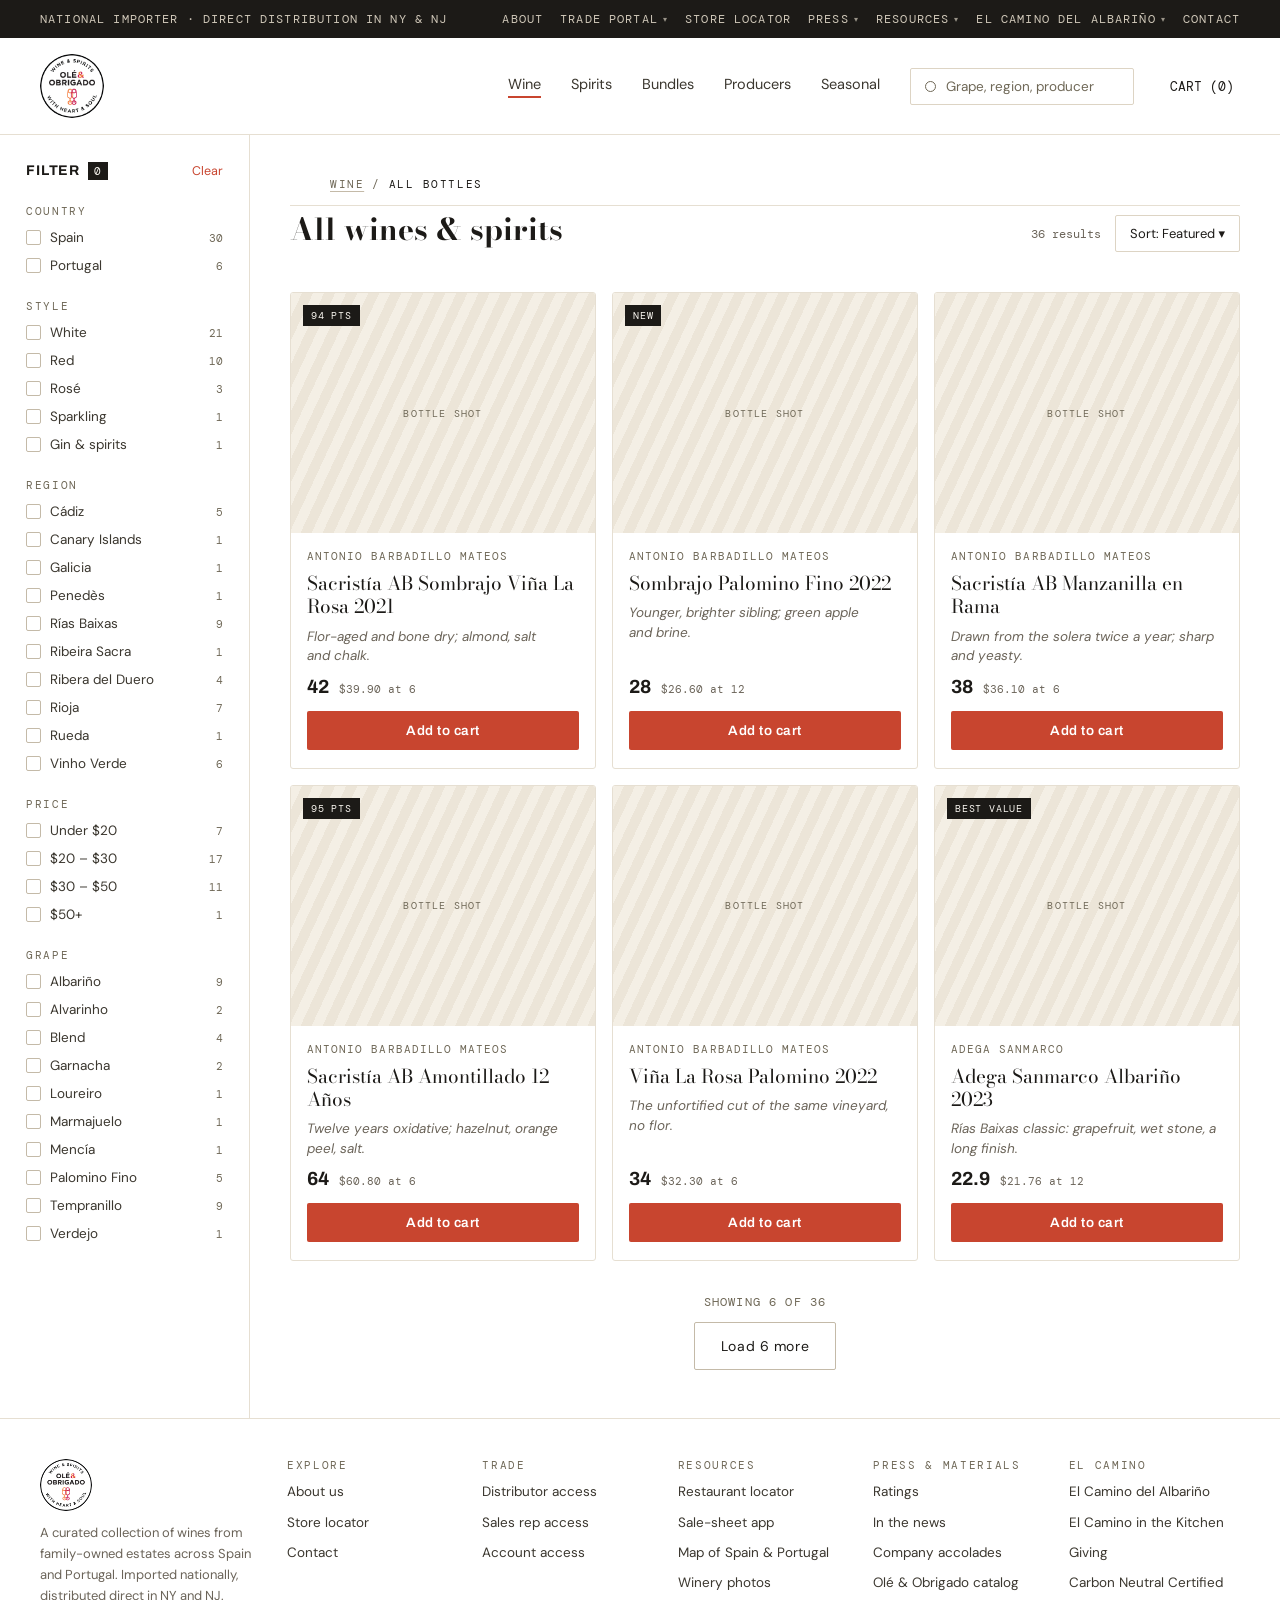
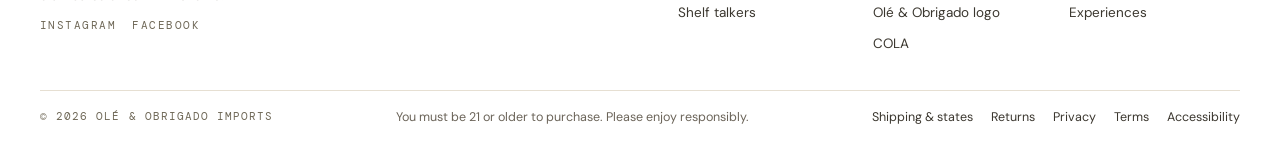
==== commit cb6593a1: "Working catalog: real product data, functional filter/sort/search, complete footer, same-tab nav" ====
--- a/browse.html
+++ b/browse.html
@@ -3,7 +3,7 @@
 <head>
 <meta charset="utf-8">
 <meta name="viewport" content="width=device-width, initial-scale=1">
-<title>Spanish whites — Olé &amp; Obrigado</title>
+<title>Shop all wines &amp; spirits — Olé &amp; Obrigado</title>
 <link rel="preconnect" href="https://fonts.googleapis.com">
 <link rel="preconnect" href="https://fonts.gstatic.com" crossorigin>
 <link rel="stylesheet" href="https://fonts.googleapis.com/css2?family=Archivo:wght@400;500;600;700&family=Bodoni+Moda:opsz,wght@6..96,400;6..96,500;6..96,600&family=DM+Mono:wght@400;500&family=DM+Sans:ital,wght@0,400;0,500;0,700;1,400&display=swap">
@@ -19,21 +19,20 @@
   <div class="browse-main">
     <nav class="breadcrumb" aria-label="Breadcrumb">
       <a href="browse.html">Wine</a><span>/</span>
-      <a href="browse.html">Spain</a><span>/</span>
-      <span class="breadcrumb__current">White</span>
+      <span class="breadcrumb__current">All bottles</span>
     </nav>
 
     <div class="browse-head">
-      <h1 class="browse-head__title">Spanish whites</h1>
+      <h1 class="browse-head__title">All wines &amp; spirits</h1>
       <div class="browse-head__meta">
-        <span class="browse-count">12 results</span>
+        <span class="browse-count" data-result-count>0 results</span>
         <div class="sort-trigger-wrap">
           <button type="button" class="sort-select" data-sort-toggle>Sort: <span data-sort-label>Featured</span> ▾</button>
           <div class="sort-panel" data-sort-panel></div>
         </div>
       </div>
     </div>
-    <p class="browse-count--mobile">12 results</p>
+    <p class="browse-count--mobile" data-result-count>0 results</p>
 
     <div class="mobile-toolbar">
       <div class="toolbar-btn-wrap">
@@ -47,10 +46,12 @@
 
     <div class="chip-row" data-chip-row></div>
 
+    <p class="empty-state" data-empty-state hidden>No bottles match those filters. Try clearing a few, or search for something else.</p>
+
     <div class="product-grid product-grid--3col" data-product-grid="browse"></div>
 
     <div class="load-more-wrap">
-      <div class="load-more-wrap__label" data-showing-count>Showing 6 of 12</div>
+      <div class="load-more-wrap__label" data-showing-count>Showing 0 of 0</div>
       <button type="button" class="btn btn-outline" data-load-more>Load 6 more</button>
     </div>
   </div>
@@ -67,7 +68,7 @@
   </div>
   <div class="sheet-body" data-filter-sheet-body></div>
   <div class="sheet-foot">
-    <button type="button" class="sheet-cta" data-sheet-apply>Show 12 results</button>
+    <button type="button" class="sheet-cta" data-sheet-apply>Show results</button>
   </div>
 </div>
 
--- a/css/style.css
+++ b/css/style.css
@@ -33,6 +33,14 @@
 
 * , *::before, *::after { box-sizing: border-box; }
 
+/* The browser's own [hidden]{display:none} rule is UA-origin, so it loses to
+   ANY author rule that sets display on the same element — including a class
+   like .btn that sets `display:flex` unconditionally for its visible state.
+   Without this, toggling el.hidden on an element whose class also sets
+   `display` silently does nothing. This one rule makes `hidden` reliable
+   everywhere in this codebase, present and future. */
+[hidden] { display: none !important; }
+
 html, body { margin: 0; padding: 0; }
 
 body {
@@ -141,9 +149,13 @@
   display: flex; align-items: center; gap: 10px; background: var(--paper);
   border: 1px solid var(--border-field); border-radius: 2px; padding: 9px 14px; width: 224px; flex: 0 0 auto;
 }
-.search-box:hover { border-color: var(--border-strong); color: inherit; }
+.search-box:hover, .search-box:focus-within { border-color: var(--border-strong); color: inherit; }
 .search-dot { width: 11px; height: 11px; border: 1.5px solid var(--label); border-radius: 50%; flex: 0 0 auto; }
-.search-box span { font-size: 13.5px; color: var(--label); }
+.search-input {
+  flex: 1; min-width: 0; border: none; background: none; outline: none; padding: 0;
+  font-family: inherit; font-size: 13.5px; color: var(--ink);
+}
+.search-input::placeholder { color: var(--label); }
 
 .cart-link { font-family: var(--font-mono); font-size: 13px; color: var(--ink); white-space: nowrap; flex: 0 0 auto; background: none; border: none; cursor: pointer; }
 .cart-link:hover { color: var(--link-hover); }
@@ -219,6 +231,7 @@
 .footer-brand { display: flex; flex-direction: column; gap: 12px; }
 .footer-brand img { border-radius: 50%; }
 .footer-brand p { margin: 0; font-size: 13px; line-height: 1.6; color: var(--muted); max-width: 30ch; }
+.footer-brand--mobile p { max-width: none; }
 .social-row { display: flex; gap: 16px; font-family: var(--font-mono); font-size: 10.5px; letter-spacing: .14em; text-transform: uppercase; color: var(--label); }
 .social-row a:hover { color: var(--link-hover); }
 
@@ -237,7 +250,7 @@
 .footer-bottom__links a:hover { color: var(--link-hover); }
 
 @media (min-width: 880px) {
-  .footer-grid { grid-template-columns: 1.5fr 1fr 1fr 1fr 1fr; gap: 32px; }
+  .footer-grid { grid-template-columns: 1.3fr repeat(5, 1fr); gap: 24px; }
   .footer-bottom { flex-direction: row; align-items: center; justify-content: space-between; gap: 28px; margin-top: 36px; }
 }
 
@@ -392,7 +405,7 @@
 /* ---------- Trust bar ---------- */
 
 .trust-list { border-top: 1px solid var(--border); }
-.trust-item { padding: 20px; border-bottom: 1px solid var(--border); }
+.trust-item { padding: 20px; border-bottom: 1px solid var(--border); text-align: center; }
 .trust-item__h { font-family: var(--font-sans); font-weight: 600; font-size: 14px; color: var(--ink); margin-bottom: 4px; }
 .trust-item__p { font-size: 12.5px; line-height: 1.5; color: var(--muted); margin: 0; }
 
@@ -663,6 +676,11 @@
   .pd-related .section-head { padding: 0; }
 }
 
+.empty-state {
+  text-align: center; padding: 48px 20px; color: var(--muted);
+  font-size: 14px; line-height: 1.6; border: 1px dashed var(--border); border-radius: 3px; margin-bottom: 22px;
+}
+
 /* ---------- "Worth deciding" note on homepage (kept as a subtle footer note, per the design's own open questions) ---------- */
 .design-note {
   margin: 0; padding: 20px var(--page-pad); font-size: 12.5px; line-height: 1.6; color: var(--muted);
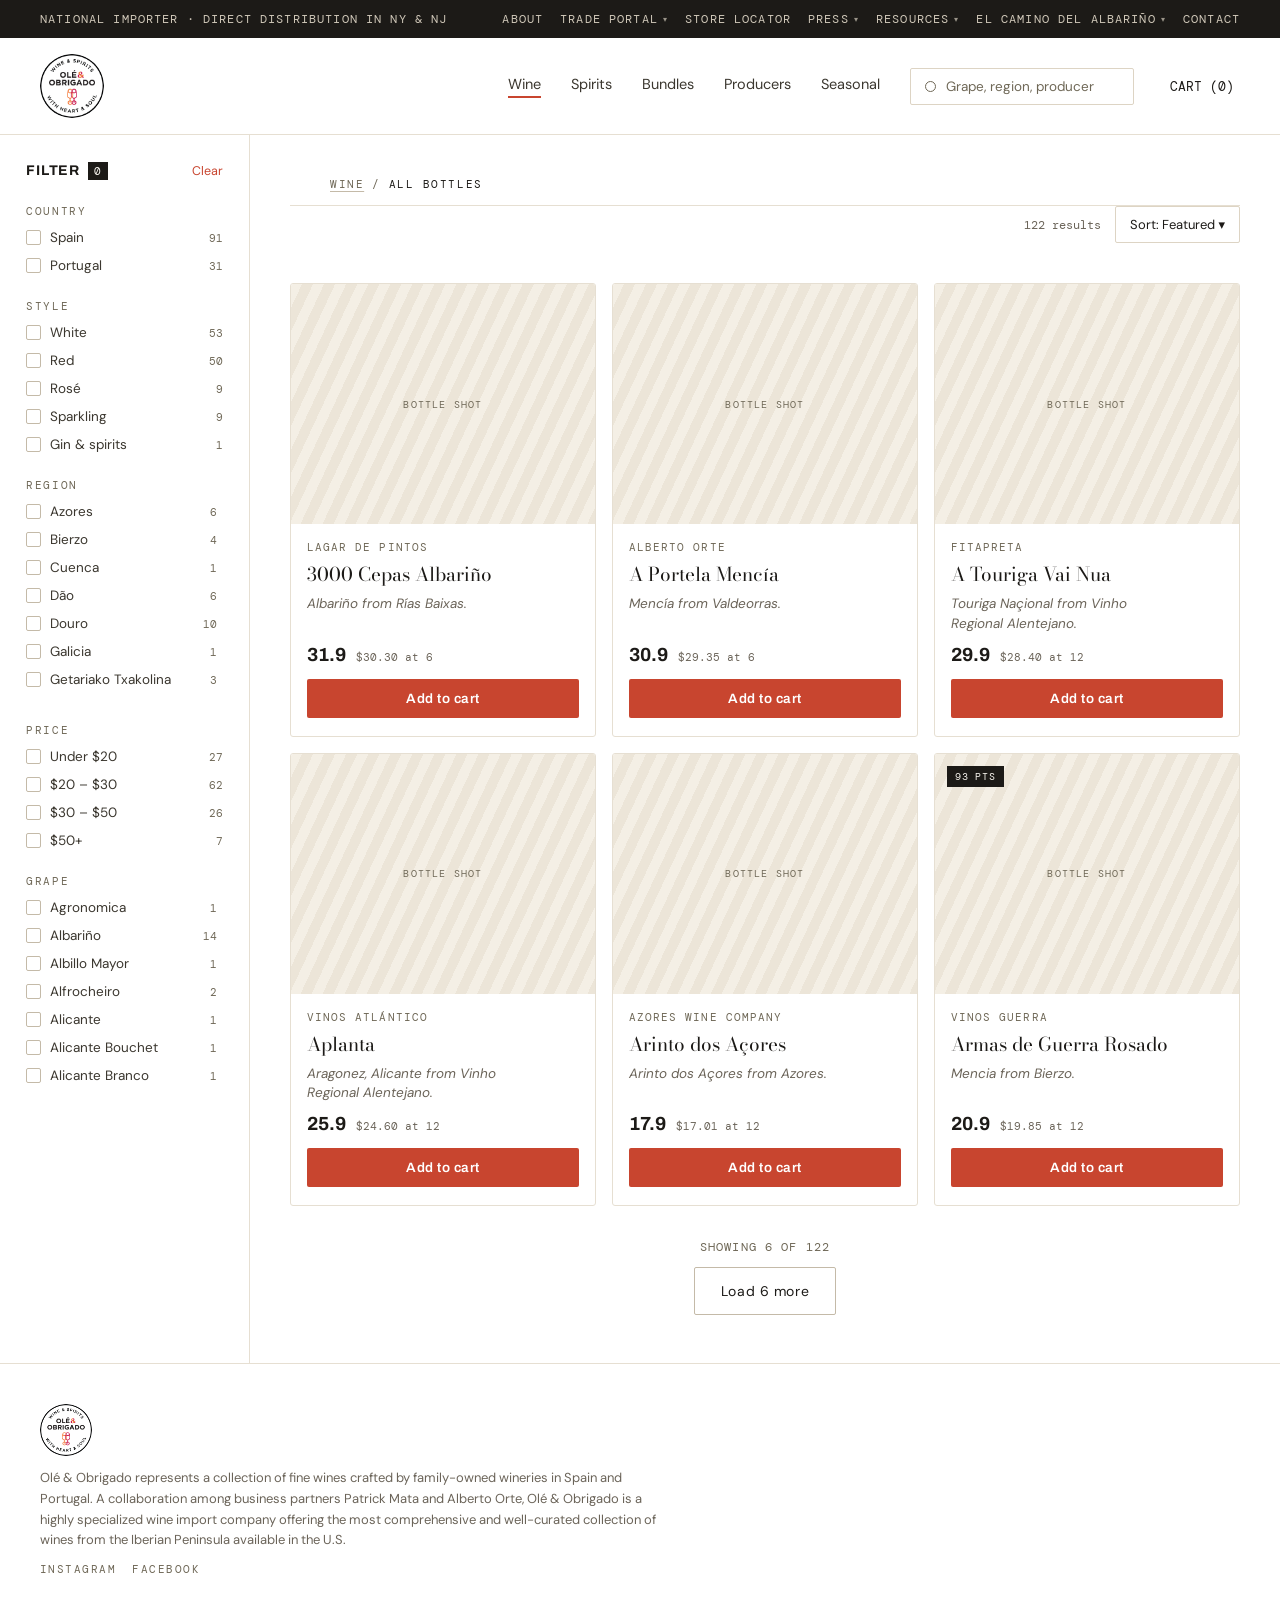
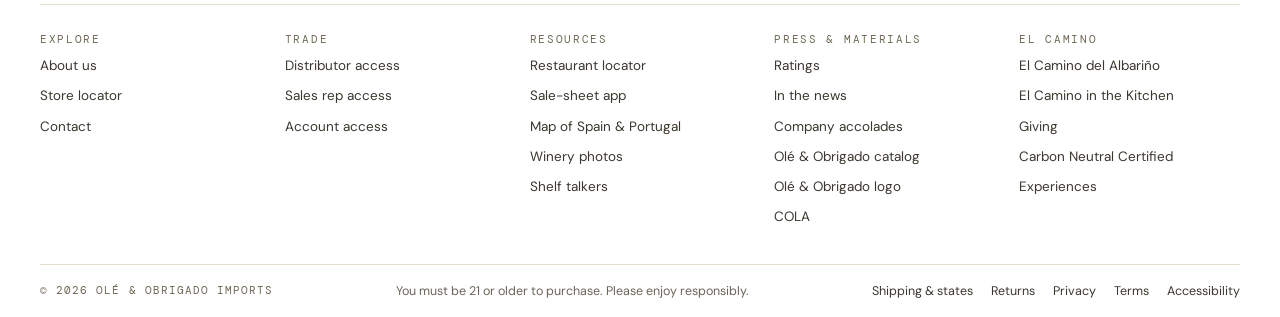
==== commit cd967468: "Fix PDP image sizing/background, cap Region/Grape filters to a scroll view, remove browse heading - " ====
--- a/browse.html
+++ b/browse.html
@@ -23,7 +23,6 @@
     </nav>
 
     <div class="browse-head">
-      <h1 class="browse-head__title">All wines &amp; spirits</h1>
       <div class="browse-head__meta">
         <span class="browse-count" data-result-count>0 results</span>
         <div class="sort-trigger-wrap">
--- a/css/style.css
+++ b/css/style.css
@@ -230,8 +230,8 @@
 .footer-grid { display: grid; grid-template-columns: 1fr; gap: 28px; }
 .footer-brand { display: flex; flex-direction: column; gap: 12px; }
 .footer-brand img { border-radius: 50%; }
-.footer-brand p { margin: 0; font-size: 13px; line-height: 1.6; color: var(--muted); max-width: 30ch; }
-.footer-brand--mobile p { max-width: none; }
+.footer-brand p { margin: 0; font-size: 13px; line-height: 1.6; color: var(--muted); max-width: 70ch; }
+.footer-top { padding-bottom: 28px; border-bottom: 1px solid var(--border); margin-bottom: 28px; }
 .social-row { display: flex; gap: 16px; font-family: var(--font-mono); font-size: 10.5px; letter-spacing: .14em; text-transform: uppercase; color: var(--label); }
 .social-row a:hover { color: var(--link-hover); }
 
@@ -250,7 +250,7 @@
 .footer-bottom__links a:hover { color: var(--link-hover); }
 
 @media (min-width: 880px) {
-  .footer-grid { grid-template-columns: 1.3fr repeat(5, 1fr); gap: 24px; }
+  .footer-grid { grid-template-columns: repeat(5, 1fr); gap: 24px; }
   .footer-bottom { flex-direction: row; align-items: center; justify-content: space-between; gap: 28px; margin-top: 36px; }
 }
 
@@ -272,6 +272,9 @@
 }
 .product-card__image span {
   font-family: var(--font-mono); font-size: 9px; letter-spacing: .12em; color: var(--faint); text-transform: uppercase;
+}
+.product-card__image img {
+  position: absolute; inset: 0; width: 100%; height: 100%; object-fit: contain; padding: 14px; background: #FFFFFF;
 }
 .product-card__badge {
   position: absolute; top: 9px; left: 9px; background: var(--ink); color: var(--cream);
@@ -447,6 +450,10 @@
 .filter-sidebar__clear { font-size: 12.5px; color: var(--accent); background: none; border: none; cursor: pointer; padding: 0; }
 
 .filter-group { display: flex; flex-direction: column; gap: 11px; }
+.filter-group__scroll {
+  max-height: 195px; overflow-y: auto; padding-right: 6px;
+}
+.filter-group__scroll .filter-row + .filter-row { margin-top: 11px; }
 .filter-group__label { font-family: var(--font-mono); font-size: 10.5px; letter-spacing: .16em; text-transform: uppercase; color: var(--label); }
 .filter-row {
   display: flex; align-items: center; gap: 9px; color: inherit; background: none; border: none;
@@ -465,11 +472,10 @@
   .browse-main { padding: 28px 40px 48px; }
 }
 
-.browse-head { display: flex; align-items: flex-end; justify-content: space-between; margin-bottom: 18px; gap: 12px; }
-.browse-head__title { font-family: var(--font-serif); font-size: 24px; margin: 0; }
+.browse-head { display: none; }
 .browse-head__meta { display: none; }
 @media (min-width: 880px) {
-  .browse-head__title { font-size: 30px; }
+  .browse-head { display: flex; align-items: flex-end; justify-content: flex-end; margin-bottom: 18px; gap: 12px; }
   .browse-head__meta { display: flex; align-items: center; gap: 14px; font-size: 13px; color: var(--muted); }
 }
 .browse-count { font-family: var(--font-mono); font-size: 12px; }
@@ -582,10 +588,13 @@
   font-family: var(--font-mono); font-size: 10px; letter-spacing: .14em; text-transform: uppercase; color: var(--label);
 }
 .pd-gallery {
-  height: 400px; background: repeating-linear-gradient(115deg, #F0EADE 0 14px, #E8E1D2 14px 28px);
-  display: flex; align-items: center; justify-content: center;
+  position: relative; height: 400px; background: #FFFFFF; border-bottom: 1px solid var(--border);
+  display: flex; align-items: center; justify-content: center; overflow: hidden;
 }
 .pd-gallery span { font-family: var(--font-mono); font-size: 10px; letter-spacing: .16em; text-transform: uppercase; color: var(--label); background: var(--paper); padding: 6px 11px; }
+.pd-gallery img {
+  position: absolute; inset: 0; width: 100%; height: 100%; object-fit: contain; padding: 40px; background: #FFFFFF;
+}
 .pd-dots { display: flex; gap: 6px; justify-content: center; padding: 12px 0 0; }
 .pd-dot { width: 5px; height: 5px; border-radius: 50%; background: var(--border-strong); }
 .pd-dot.is-active { background: var(--ink); }
@@ -663,7 +672,7 @@
   .pd-layout { flex-direction: row; }
   .pd-back { display: none; }
   .pd-media-col { flex: 1; }
-  .pd-gallery { min-height: 600px; height: auto; }
+  .pd-gallery { min-height: 600px; height: auto; border-bottom: none; border-right: 1px solid var(--border); }
   .pd-dots { display: none; }
   .pd-info { flex: 1; padding: 52px 48px; gap: 18px; }
   .pd-title { font-size: 42px; line-height: 1.08; }
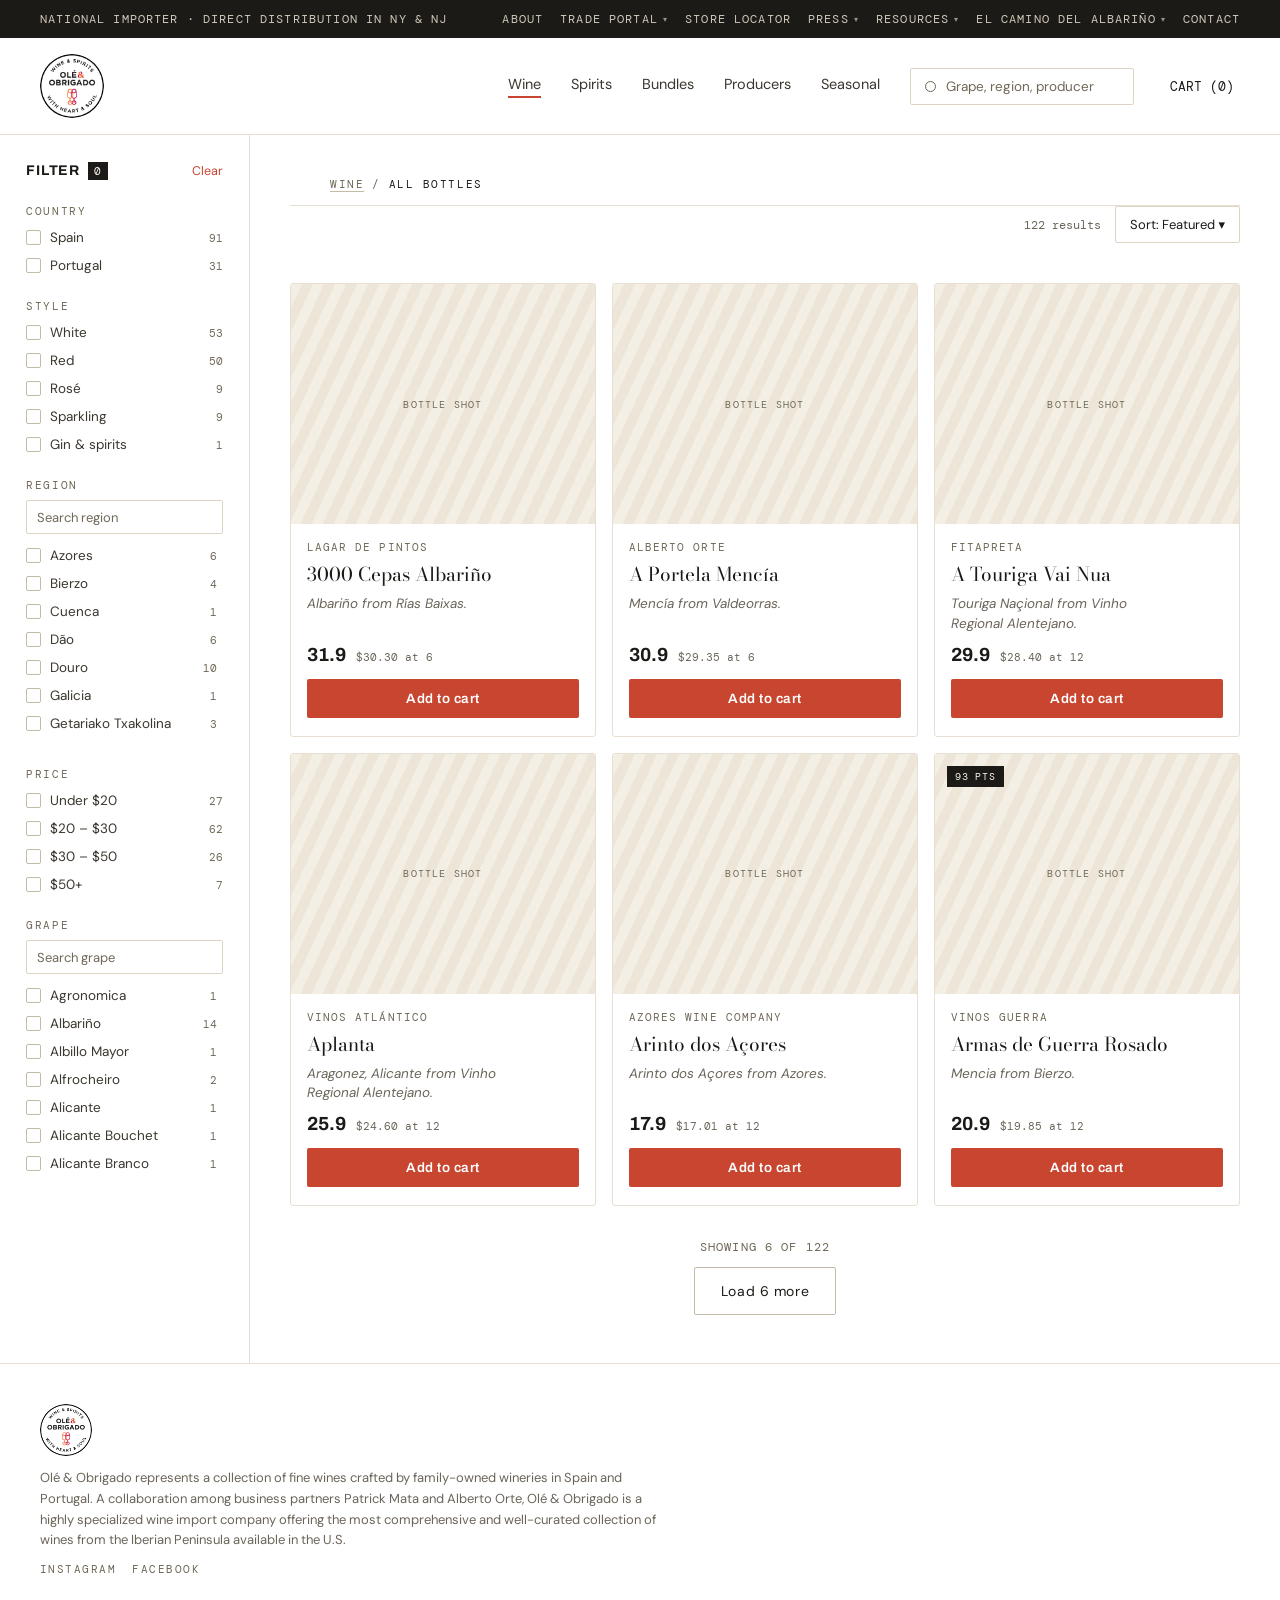
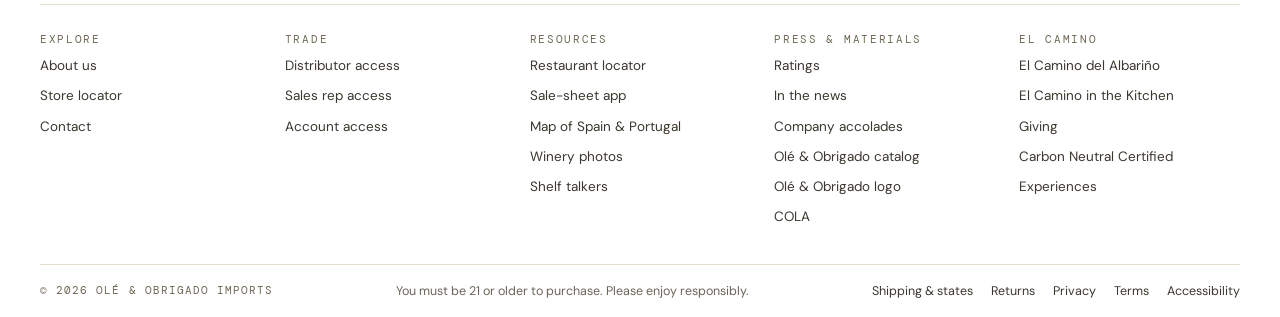
==== commit b4d4917d: "Add Help me choose quiz that lands on a filtered browse page - New js/quiz.js: three-step quiz (styl" ====
--- a/browse.html
+++ b/browse.html
@@ -43,6 +43,11 @@
       </div>
     </div>
 
+    <div class="quiz-banner" data-quiz-banner hidden>
+      <span>Picked for you from your answers.</span>
+      <button type="button" class="quiz-banner__retake" data-quiz-open>Retake the quiz</button>
+    </div>
+
     <div class="chip-row" data-chip-row></div>
 
     <p class="empty-state" data-empty-state hidden>No bottles match those filters. Try clearing a few, or search for something else.</p>
@@ -75,6 +80,7 @@
 <script src="js/components.js"></script>
 <script src="js/cart.js"></script>
 <script src="js/main.js"></script>
+<script src="js/quiz.js"></script>
 <script src="js/browse.js"></script>
 </body>
 </html>
--- a/css/style.css
+++ b/css/style.css
@@ -455,6 +455,13 @@
 }
 .filter-group__scroll .filter-row + .filter-row { margin-top: 11px; }
 .filter-group__label { font-family: var(--font-mono); font-size: 10.5px; letter-spacing: .16em; text-transform: uppercase; color: var(--label); }
+.filter-group__search {
+  width: 100%; height: 34px; border: 1px solid var(--border-field); border-radius: 2px; padding: 0 10px;
+  font-family: inherit; font-size: 13px; color: var(--ink); background: var(--paper); margin: -3px 0 2px;
+}
+.filter-group__search:focus { outline: none; border-color: var(--border-strong); }
+.filter-group__search::placeholder { color: var(--label); }
+.filter-group__empty { font-size: 12.5px; color: var(--muted); padding: 6px 0; }
 .filter-row {
   display: flex; align-items: center; gap: 9px; color: inherit; background: none; border: none;
   cursor: pointer; width: 100%; text-align: left; padding: 0; font-family: inherit;
@@ -578,6 +585,63 @@
 
 @media (min-width: 880px) {
   .sheet-backdrop, .filter-sheet { display: none !important; }
+}
+
+/* ---------- Help me choose quiz ---------- */
+
+body.quiz-open { overflow: hidden; }
+.quiz-backdrop { position: fixed; inset: 0; background: rgba(28,26,23,.42); z-index: 80; display: none; }
+.quiz-backdrop.is-open { display: block; }
+.quiz {
+  position: fixed; inset: 0; z-index: 81; background: var(--paper); display: none; flex-direction: column;
+  overflow-y: auto; padding: 16px var(--page-pad) 20px;
+}
+.quiz.is-open { display: flex; }
+.quiz__head { display: flex; align-items: center; justify-content: space-between; gap: 12px; }
+.quiz__eyebrow { font-family: var(--font-mono); font-size: 10px; letter-spacing: .2em; text-transform: uppercase; color: var(--accent); }
+.quiz__close {
+  min-height: 44px; padding: 0; background: none; border: none; cursor: pointer;
+  font-family: var(--font-body); font-size: 13.5px; color: var(--ink); text-decoration: underline; text-underline-offset: 3px;
+}
+.quiz__step { font-family: var(--font-mono); font-size: 10.5px; letter-spacing: .12em; text-transform: uppercase; color: var(--label); }
+.quiz__progress { height: 2px; background: var(--border); margin: 10px 0 22px; }
+.quiz__progress span { display: block; height: 100%; background: var(--accent); }
+.quiz__title { font-family: var(--font-serif); font-weight: 500; font-size: 26px; line-height: 1.15; margin: 0 0 18px; color: var(--ink); }
+.quiz__options { display: flex; flex-direction: column; gap: 10px; }
+.quiz-option {
+  display: flex; align-items: center; justify-content: space-between; gap: 14px; width: 100%; min-height: 64px;
+  padding: 12px 16px; background: var(--paper); border: 1px solid var(--border-strong); border-radius: 2px;
+  cursor: pointer; font-family: inherit; text-align: left; color: var(--ink);
+}
+@media (hover: hover) {
+  .quiz-option:hover:not(:disabled) { border-color: var(--ink); background: var(--cream); }
+}
+.quiz-option.is-selected { border-color: var(--ink); box-shadow: inset 0 0 0 1px var(--ink); }
+.quiz-option:disabled { cursor: not-allowed; opacity: .45; }
+.quiz-option__text { display: flex; flex-direction: column; gap: 3px; min-width: 0; }
+.quiz-option__label { font-family: var(--font-sans); font-weight: 600; font-size: 15px; }
+.quiz-option__hint { font-size: 13px; line-height: 1.4; color: var(--body-soft); }
+.quiz-option__count { flex: 0 0 auto; font-family: var(--font-mono); font-size: 11px; color: var(--faint); white-space: nowrap; }
+.quiz__foot { display: flex; align-items: center; gap: 12px; margin-top: auto; padding-top: 22px; }
+.quiz__back, .quiz__skip {
+  min-height: 44px; padding: 0; background: none; border: none; cursor: pointer; font-family: var(--font-body); font-size: 13.5px;
+}
+.quiz__back { color: var(--ink); }
+.quiz__skip { margin-left: auto; color: var(--accent); text-decoration: underline; text-underline-offset: 3px; }
+.quiz__title:focus { outline: none; }
+
+@media (min-width: 880px) {
+  .quiz {
+    inset: auto; top: 50%; left: 50%; transform: translate(-50%, -50%); width: 560px; max-height: 86vh;
+    padding: 26px 32px 24px; border: 1px solid var(--border-strong); box-shadow: 0 24px 60px rgba(28,26,23,.25);
+  }
+  .quiz__title { font-size: 30px; }
+}
+
+.quiz-banner { display: flex; flex-wrap: wrap; align-items: baseline; gap: 4px 12px; margin: 12px 0 12px; font-size: 13.5px; color: var(--body); }
+.quiz-banner__retake {
+  padding: 0; background: none; border: none; cursor: pointer; font-family: inherit; font-size: inherit;
+  color: var(--accent); text-decoration: underline; text-underline-offset: 3px;
 }
 
 /* ---------- Product detail ---------- */
